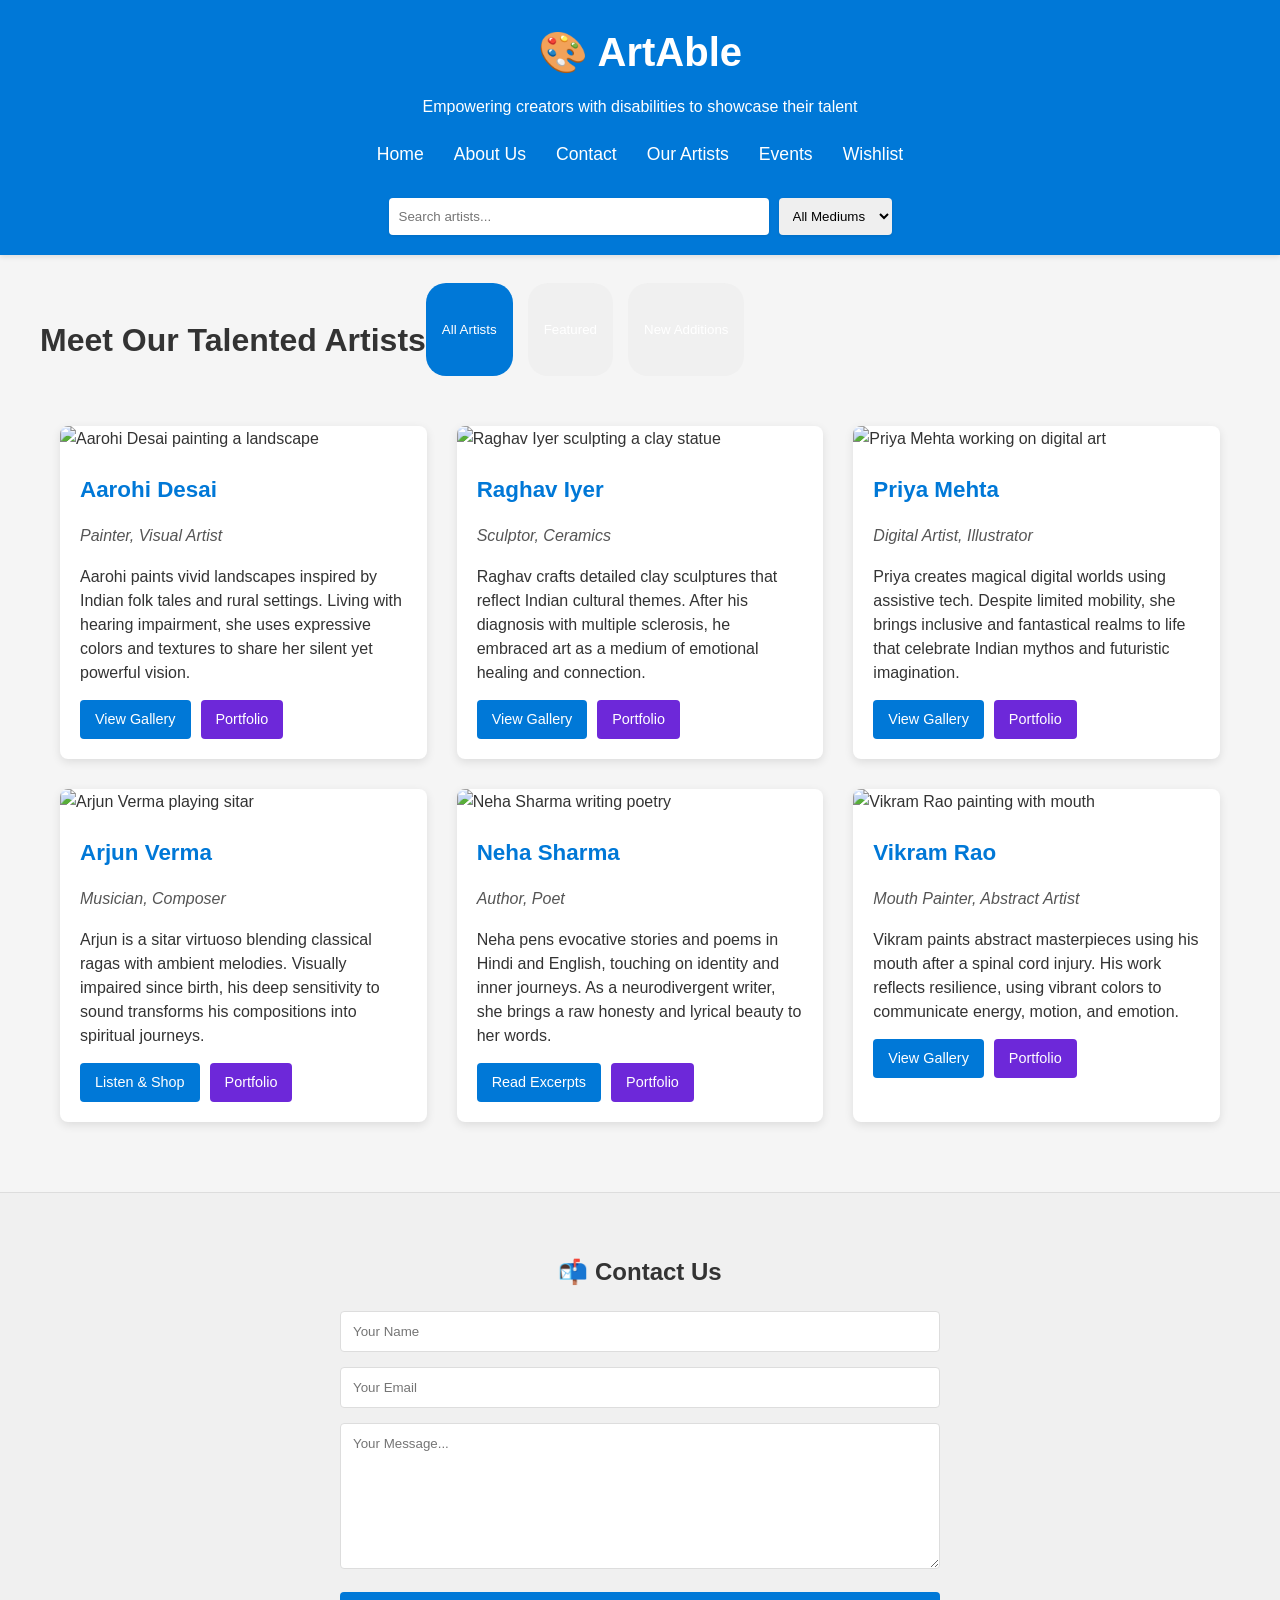
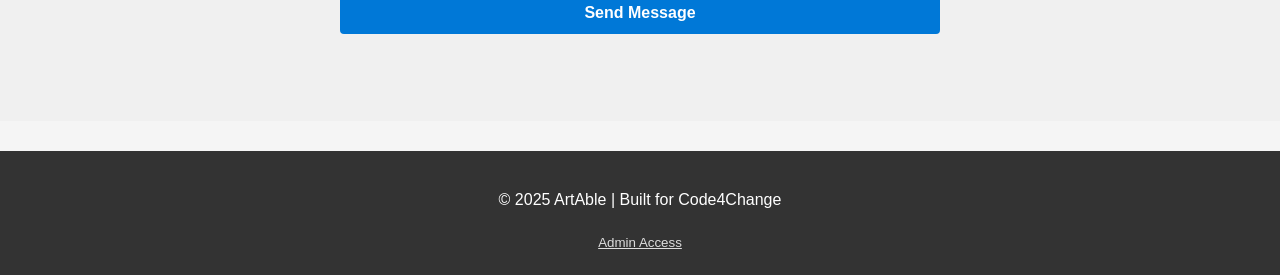
==== artists.html @ bd499cab "Add files via upload" ====
<!DOCTYPE html>
<html lang="en">
  <head>
    <meta charset="UTF-8" />
    <meta name="viewport" content="width=device-width, initial-scale=1.0" />
    <title>Our Artists - ArtAble</title>
    <link rel="stylesheet" href="style.css" />
    <style>
      /* Additional styles specific to the artists page */
      .artists-container {
        display: grid;
        grid-template-columns: repeat(auto-fill, minmax(300px, 1fr));
        gap: 30px;
        padding: 20px;
        max-width: 1200px;
        margin: 0 auto;
      }

      .artist-card {
        background-color: white;
        border-radius: 8px;
        overflow: hidden;
        box-shadow: 0 3px 10px rgba(0, 0, 0, 0.1);
        transition: transform 0.3s ease;
      }

      .artist-card:hover {
        transform: translateY(-5px);
      }

      .artist-image {
        width: 100%;
        height: 250px;
        object-fit: cover;
      }

      .artist-info {
        padding: 20px;
      }

      .artist-name {
        font-size: 1.4rem;
        margin: 0 0 10px 0;
        color: #0078d7;
      }

      .artist-specialty {
        color: #555;
        font-style: italic;
        margin-bottom: 10px;
      }

      .artist-bio {
        margin-bottom: 15px;
        line-height: 1.5;
      }

      .artist-links {
        display: flex;
        gap: 10px;
      }

      .artist-link {
        display: inline-block;
        padding: 8px 15px;
        background-color: #0078d7;
        color: white;
        text-decoration: none;
        border-radius: 4px;
        font-size: 0.9rem;
      }

      .artist-link:hover {
        background-color: #0056a3;
      }

      .artist-link.portfolio {
        background-color: #6d28d9;
      }

      .artist-link.portfolio:hover {
        background-color: #5b21b6;
      }

      .page-title {
        text-align: center;
        margin: 40px 0;
        color: #333;
      }

      .artist-filters {
        display: flex;
        justify-content: center;
        gap: 15px;
        margin-bottom: 30px;
        flex-wrap: wrap;
      }

      .filter-btn {
        padding: 8px 16px;
        background-color: #f0f0f0;
        border: none;
        border-radius: 20px;
        cursor: pointer;
        transition: all 0.2s ease;
      }

      .filter-btn:hover,
      .filter-btn.active {
        background-color: #0078d7;
        color: white;
      }

      @media (max-width: 768px) {
        .artists-container {
          grid-template-columns: 1fr;
        }
      }
    </style>
  </head>
  <body>
    <header>
      <h1>🎨 ArtAble</h1>
      <p>Empowering creators with disabilities to showcase their talent</p>
      <nav>
        <ul class="main-nav">
          <li><a href="index.html">Home</a></li>
          <li><a href="about.html">About Us</a></li>
          <li><a href="index.html#contact">Contact</a></li>
          <li><a href="artists.html">Our Artists</a></li>
          <li><a href="events.html">Events</a></li>
          <li><a href="wishlist.html">Wishlist</a></li>
        </ul>
        <div class="search-filter">
          <input
            type="text"
            id="artist-search"
            placeholder="Search artists..."
          />
          <select id="medium-filter">
            <option value="">All Mediums</option>
            <option value="painting">Painting</option>
            <option value="sculpture">Sculpture</option>
            <option value="digital">Digital Art</option>
            <option value="music">Music</option>
            <option value="literature">Literature</option>
          </select>
        </div>
      </nav>
    </header>

    <main>
      <h1 class="page-title">Meet Our Talented Artists</h1>

      <div class="artist-filters">
        <button class="filter-btn active" data-filter="all">All Artists</button>
        <button class="filter-btn" data-filter="featured">Featured</button>
        <button class="filter-btn" data-filter="new">New Additions</button>
      </div>

      <!-- Updated Artist Section with Indian Names and Context -->
      <!-- Updated Artist Section with Indian Names and Real Image Links -->
      <div class="artists-container">
        <!-- Artist 1: Aarohi Desai -->
        <div class="artist-card" data-categories="featured painting">
          <img
            src="https://images.unsplash.com/photo-1545239351-1141bd82e8a6"
            alt="Aarohi Desai painting a landscape"
            class="artist-image"
          />
          <div class="artist-info">
            <h2 class="artist-name">Aarohi Desai</h2>
            <p class="artist-specialty">Painter, Visual Artist</p>
            <p class="artist-bio">
              Aarohi paints vivid landscapes inspired by Indian folk tales and
              rural settings. Living with hearing impairment, she uses
              expressive colors and textures to share her silent yet powerful
              vision.
            </p>
            <div class="artist-links">
              <a href="artist-aarohi.html" class="artist-link">View Gallery</a>
              <a href="https://aarohidesai.art" class="artist-link portfolio"
                >Portfolio</a
              >
            </div>
          </div>
        </div>

        <!-- Artist 2: Raghav Iyer -->
        <div class="artist-card" data-categories="sculpture new">
          <img
            src="https://images.unsplash.com/photo-1622632684625-8b54dc0e648f"
            alt="Raghav Iyer sculpting a clay statue"
            class="artist-image"
          />
          <div class="artist-info">
            <h2 class="artist-name">Raghav Iyer</h2>
            <p class="artist-specialty">Sculptor, Ceramics</p>
            <p class="artist-bio">
              Raghav crafts detailed clay sculptures that reflect Indian
              cultural themes. After his diagnosis with multiple sclerosis, he
              embraced art as a medium of emotional healing and connection.
            </p>
            <div class="artist-links">
              <a href="artist-raghav.html" class="artist-link">View Gallery</a>
              <a href="https://raghaviyer.in" class="artist-link portfolio"
                >Portfolio</a
              >
            </div>
          </div>
        </div>

        <!-- Artist 3: Priya Mehta -->
        <div class="artist-card" data-categories="digital featured">
          <img
            src="https://images.unsplash.com/photo-1592503254549-d7d6a12c80b8"
            alt="Priya Mehta working on digital art"
            class="artist-image"
          />
          <div class="artist-info">
            <h2 class="artist-name">Priya Mehta</h2>
            <p class="artist-specialty">Digital Artist, Illustrator</p>
            <p class="artist-bio">
              Priya creates magical digital worlds using assistive tech. Despite
              limited mobility, she brings inclusive and fantastical realms to
              life that celebrate Indian mythos and futuristic imagination.
            </p>
            <div class="artist-links">
              <a href="artist-priya.html" class="artist-link">View Gallery</a>
              <a href="https://priyamehta.art" class="artist-link portfolio"
                >Portfolio</a
              >
            </div>
          </div>
        </div>

        <!-- Artist 4: Arjun Verma -->
        <div class="artist-card" data-categories="music">
          <img
            src="https://images.unsplash.com/photo-1578898888093-1bfb1d333c78"
            alt="Arjun Verma playing sitar"
            class="artist-image"
          />
          <div class="artist-info">
            <h2 class="artist-name">Arjun Verma</h2>
            <p class="artist-specialty">Musician, Composer</p>
            <p class="artist-bio">
              Arjun is a sitar virtuoso blending classical ragas with ambient
              melodies. Visually impaired since birth, his deep sensitivity to
              sound transforms his compositions into spiritual journeys.
            </p>
            <div class="artist-links">
              <a href="artist-arjun.html" class="artist-link">Listen & Shop</a>
              <a href="https://arjunverma.in" class="artist-link portfolio"
                >Portfolio</a
              >
            </div>
          </div>
        </div>

        <!-- Artist 5: Neha Sharma -->
        <div class="artist-card" data-categories="literature new">
          <img
            src="https://images.unsplash.com/photo-1544717302-de2939b7ef71"
            alt="Neha Sharma writing poetry"
            class="artist-image"
          />
          <div class="artist-info">
            <h2 class="artist-name">Neha Sharma</h2>
            <p class="artist-specialty">Author, Poet</p>
            <p class="artist-bio">
              Neha pens evocative stories and poems in Hindi and English,
              touching on identity and inner journeys. As a neurodivergent
              writer, she brings a raw honesty and lyrical beauty to her words.
            </p>
            <div class="artist-links">
              <a href="artist-neha.html" class="artist-link">Read Excerpts</a>
              <a href="https://nehasharma.in" class="artist-link portfolio"
                >Portfolio</a
              >
            </div>
          </div>
        </div>

        <!-- Artist 6: Vikram Rao -->
        <div class="artist-card" data-categories="painting featured">
          <img
            src="https://images.unsplash.com/photo-1611250201491-32796c26e20b"
            alt="Vikram Rao painting with mouth"
            class="artist-image"
          />
          <div class="artist-info">
            <h2 class="artist-name">Vikram Rao</h2>
            <p class="artist-specialty">Mouth Painter, Abstract Artist</p>
            <p class="artist-bio">
              Vikram paints abstract masterpieces using his mouth after a spinal
              cord injury. His work reflects resilience, using vibrant colors to
              communicate energy, motion, and emotion.
            </p>
            <div class="artist-links">
              <a href="artist-vikram.html" class="artist-link">View Gallery</a>
              <a href="https://vikramrao.art" class="artist-link portfolio"
                >Portfolio</a
              >
            </div>
          </div>
        </div>
      </div>
    </main>

    <section id="contact">
      <h2>📬 Contact Us</h2>
      <form id="contact-form">
        <input type="text" name="name" placeholder="Your Name" required />
        <input type="email" name="email" placeholder="Your Email" required />
        <textarea
          name="message"
          placeholder="Your Message..."
          required
        ></textarea>
        <button type="submit">Send Message</button>
        <p id="msg-status"></p>
      </form>
    </section>

    <footer>
      <p>&copy; 2025 ArtAble | Built for Code4Change</p>
      <small><a href="admin.html">Admin Access</a></small>
    </footer>

    <script>
      // Simple filtering functionality
      document.addEventListener("DOMContentLoaded", function () {
        const filterButtons = document.querySelectorAll(".filter-btn");
        const artistCards = document.querySelectorAll(".artist-card");
        const searchInput = document.getElementById("artist-search");
        const mediumFilter = document.getElementById("medium-filter");

        // Filter buttons
        filterButtons.forEach((button) => {
          button.addEventListener("click", function () {
            // Remove active class from all buttons
            filterButtons.forEach((btn) => btn.classList.remove("active"));
            // Add active class to clicked button
            this.classList.add("active");

            const filter = this.getAttribute("data-filter");

            artistCards.forEach((card) => {
              if (filter === "all") {
                card.style.display = "block";
              } else {
                const categories = card.getAttribute("data-categories");
                if (categories.includes(filter)) {
                  card.style.display = "block";
                } else {
                  card.style.display = "none";
                }
              }
            });
          });
        });

        // Search functionality
        searchInput.addEventListener("input", filterArtists);
        mediumFilter.addEventListener("change", filterArtists);

        function filterArtists() {
          const searchTerm = searchInput.value.toLowerCase();
          const mediumTerm = mediumFilter.value.toLowerCase();

          artistCards.forEach((card) => {
            const artistInfo = card
              .querySelector(".artist-info")
              .textContent.toLowerCase();
            const categories = card
              .getAttribute("data-categories")
              .toLowerCase();

            const matchesSearch =
              searchTerm === "" || artistInfo.includes(searchTerm);
            const matchesMedium =
              mediumTerm === "" || categories.includes(mediumTerm);

            if (matchesSearch && matchesMedium) {
              card.style.display = "block";
            } else {
              card.style.display = "none";
            }
          });
        }
      });
    </script>
  </body>
</html>
---- style.css ----
/* Base Styles */
:root {
    --primary-color: #007acc;
    --secondary-color: #f0f8ff;
    --text-color: #333;
    --light-bg: #fdfdfd;
    --border-color: #ddd;
    --accent-color: #e67e22;
}

body {
    font-family: 'Segoe UI', Tahoma, Geneva, Verdana, sans-serif;
    margin: 0;
    padding: 0;
    background: var(--light-bg);
    color: var(--text-color);
    line-height: 1.6;
}

/* Header Styles */
header {
    background-color: var(--primary-color);
    color: white;
    text-align: center;
    padding: 1.5em;
    box-shadow: 0 2px 5px rgba(0, 0, 0, 0.1);
}

header h1 {
    margin: 0;
    font-size: 2.5em;
}

/* Navigation */
nav {
    margin-top: 15px;
    display: flex;
    justify-content: center;
    gap: 10px;
    flex-wrap: wrap;
}

nav input,
nav select {
    padding: 10px;
    border-radius: 4px;
    border: none;
    box-shadow: 0 1px 3px rgba(0, 0, 0, 0.1);
}

nav input {
    width: 60%;
    max-width: 400px;
}

/* Main Layout */
main {
    display: flex;
    flex-wrap: wrap;
    padding: 20px;
    max-width: 1200px;
    margin: 0 auto;
}

/* Products Display */
#products {
    flex: 3;
    display: grid;
    grid-template-columns: repeat(auto-fill, minmax(250px, 1fr));
    gap: 25px;
}

.product-card {
    border: 1px solid var(--border-color);
    padding: 15px;
    background: white;
    border-radius: 8px;
    text-align: center;
    transition: transform 0.3s, box-shadow 0.3s;
    box-shadow: 0 2px 5px rgba(0, 0, 0, 0.05);
}

.product-card:hover {
    transform: translateY(-5px);
    box-shadow: 0 5px 15px rgba(0, 0, 0, 0.1);
}

.product-card img {
    max-width: 100%;
    height: 180px;
    object-fit: cover;
    border-radius: 6px;
}

.product-card h3 {
    margin: 10px 0;
    color: var(--primary-color);
}

.product-tags {
    display: flex;
    flex-wrap: wrap;
    gap: 5px;
    justify-content: center;
    margin: 8px 0;
}

.tag {
    background: var(--secondary-color);
    padding: 3px 8px;
    border-radius: 12px;
    font-size: 0.8em;
}

/* Buttons */
button {
    padding: 8px 16px;
    background-color: var(--primary-color);
    color: white;
    border: none;
    border-radius: 4px;
    margin-top: 8px;
    cursor: pointer;
    transition: background-color 0.3s;
}

button:hover {
    background-color: #0066aa;
}

button:disabled {
    background-color: #cccccc;
    cursor: not-allowed;
}

/* Cart Styles */
#cart {
    flex: 1;
    min-width: 250px;
    padding: 15px;
    background: var(--secondary-color);
    border-radius: 8px;
    margin-left: 20px;
    position: sticky;
    top: 20px;
    max-height: 80vh;
    overflow-y: auto;
}

#cart h2 {
    margin-top: 0;
    border-bottom: 1px solid var(--border-color);
    padding-bottom: 10px;
}

#cart-items {
    list-style: none;
    padding: 0;
}

#cart-items li {
    border-bottom: 1px solid #e1e1e1;
    padding: 10px 0;
    display: flex;
    justify-content: space-between;
}

#cart-total {
    font-weight: bold;
    margin: 15px 0;
    text-align: right;
}

/* Contact Section */
#contact {
    background: var(--secondary-color);
    padding: 30px;
    margin-top: 30px;
    border-top: 1px solid var(--border-color);
}

#contact h2 {
    text-align: center;
    margin-bottom: 20px;
}

/* Forms */
form {
    display: flex;
    flex-direction: column;
    max-width: 500px;
    margin: auto;
}

form input,
form textarea,
form select {
    padding: 12px;
    margin-bottom: 15px;
    border-radius: 5px;
    border: 1px solid var(--border-color);
    font-family: inherit;
}

form textarea {
    min-height: 120px;
    resize: vertical;
}

form button {
    padding: 12px;
    font-size: 1em;
}

/* Admin Panel */
#admin-panel {
    max-width: 800px;
    margin: 0 auto;
}

#preview-list {
    list-style: none;
    padding: 0;
    display: grid;
    grid-template-columns: repeat(auto-fill, minmax(200px, 1fr));
    gap: 15px;
}

#preview-list li {
    border: 1px solid var(--border-color);
    padding: 10px;
    border-radius: 5px;
    background: white;
}

.admin-actions {
    margin-top: 30px;
    text-align: center;
}

/* Footer */
footer {
    text-align: center;
    padding: 20px;
    background-color: #eee;
    margin-top: 30px;
}

/* Responsive Design */
@media (max-width: 768px) {
    main {
        flex-direction: column;
    }

    #cart {
        margin-left: 0;
        margin-top: 20px;
        max-height: none;
        position: static;
    }

    .product-card {
        margin-bottom: 15px;
    }
}
/* Base styles */
body {
    font-family: 'Arial', sans-serif;
    margin: 0;
    padding: 0;
    background-color: #f5f5f5;
}

header {
    background-color: #0078d7;
    color: white;
    padding: 20px 0;
    text-align: center;
}

header h1 {
    margin: 0;
    font-size: 2.5rem;
    display: inline-flex;
    align-items: center;
    justify-content: center;
}

header p {
    margin: 10px 0 20px;
}

/* Navigation styles */
nav {
    display: flex;
    flex-direction: column;
    align-items: center;
    padding: 0 20px;
}

.main-nav {
    list-style: none;
    padding: 0;
    margin: 0 0 20px 0;
    display: flex;
    justify-content: center;
    flex-wrap: wrap;
}

.main-nav li {
    margin: 0 15px;
    display: inline-block;
}

.main-nav a {
    color: white;
    text-decoration: none;
    font-size: 1.1rem;
    padding: 5px 0;
    position: relative;
}

.main-nav a:hover {
    color: #ffcc00;
}

.main-nav a:hover::after {
    content: '';
    position: absolute;
    width: 100%;
    height: 2px;
    background-color: #ffcc00;
    bottom: 0;
    left: 0;
}

.search-filter {
    display: flex;
    justify-content: center;
    width: 100%;
    max-width: 600px;
    gap: 10px;
}

#search,
#category-filter {
    padding: 10px;
    border: none;
    border-radius: 4px;
}

#search {
    flex-grow: 1;
}

#category-filter {
    min-width: 150px;
}

/* Main content area */
main {
    display: flex;
    padding: 20px;
    max-width: 1200px;
    margin: 0 auto;
}

#products {
    flex: 3;
    display: grid;
    grid-template-columns: repeat(auto-fill, minmax(250px, 1fr));
    gap: 20px;
}

#cart {
    flex: 1;
    background-color: white;
    padding: 20px;
    border-radius: 8px;
    box-shadow: 0 2px 4px rgba(0, 0, 0, 0.1);
    margin-left: 20px;
    position: sticky;
    top: 20px;
    max-height: calc(100vh - 40px);
    overflow-y: auto;
}

/* Contact section */
#contact {
    background-color: #f0f0f0;
    padding: 40px 20px;
    text-align: center;
}

#contact-form {
    max-width: 600px;
    margin: 0 auto;
    display: flex;
    flex-direction: column;
}

#contact-form input,
#contact-form textarea,
#contact-form button {
    margin-bottom: 15px;
    padding: 12px;
    border: 1px solid #ddd;
    border-radius: 4px;
}

#contact-form button {
    background-color: #0078d7;
    color: white;
    border: none;
    cursor: pointer;
    font-weight: bold;
}

#contact-form button:hover {
    background-color: #0056a3;
}

/* Footer */
footer {
    background-color: #333;
    color: white;
    text-align: center;
    padding: 20px;
}

footer a {
    color: #ddd;
}

/* For products */
.product-card {
    background-color: white;
    border-radius: 8px;
    overflow: hidden;
    box-shadow: 0 2px 4px rgba(0, 0, 0, 0.1);
    transition: transform 0.3s ease;
}

.product-card:hover {
    transform: translateY(-5px);
}

.product-card img {
    width: 100%;
    height: 200px;
    object-fit: cover;
}

.product-info {
    padding: 15px;
}

.product-info h3 {
    margin-top: 0;
}

.product-price {
    font-weight: bold;
    color: #0078d7;
}

.product-tags {
    display: flex;
    flex-wrap: wrap;
    gap: 5px;
    margin: 10px 0;
}

.product-tag {
    background-color: #f0f0f0;
    padding: 3px 8px;
    border-radius: 12px;
    font-size: 0.8rem;
}

.add-to-cart {
    background-color: #0078d7;
    color: white;
    border: none;
    padding: 8px 12px;
    border-radius: 4px;
    cursor: pointer;
    width: 100%;
    margin-top: 10px;
}

.add-to-cart:hover {
    background-color: #0056a3;
}

/* Responsive adjustments */
@media (max-width: 768px) {
    main {
        flex-direction: column;
    }

    #cart {
        margin-left: 0;
        margin-top: 20px;
        position: static;
    }

    .search-filter {
        flex-direction: column;
    }

    .main-nav {
        flex-direction: column;
        align-items: center;
    }

    .main-nav li {
        margin: 5px 0;
    }
}
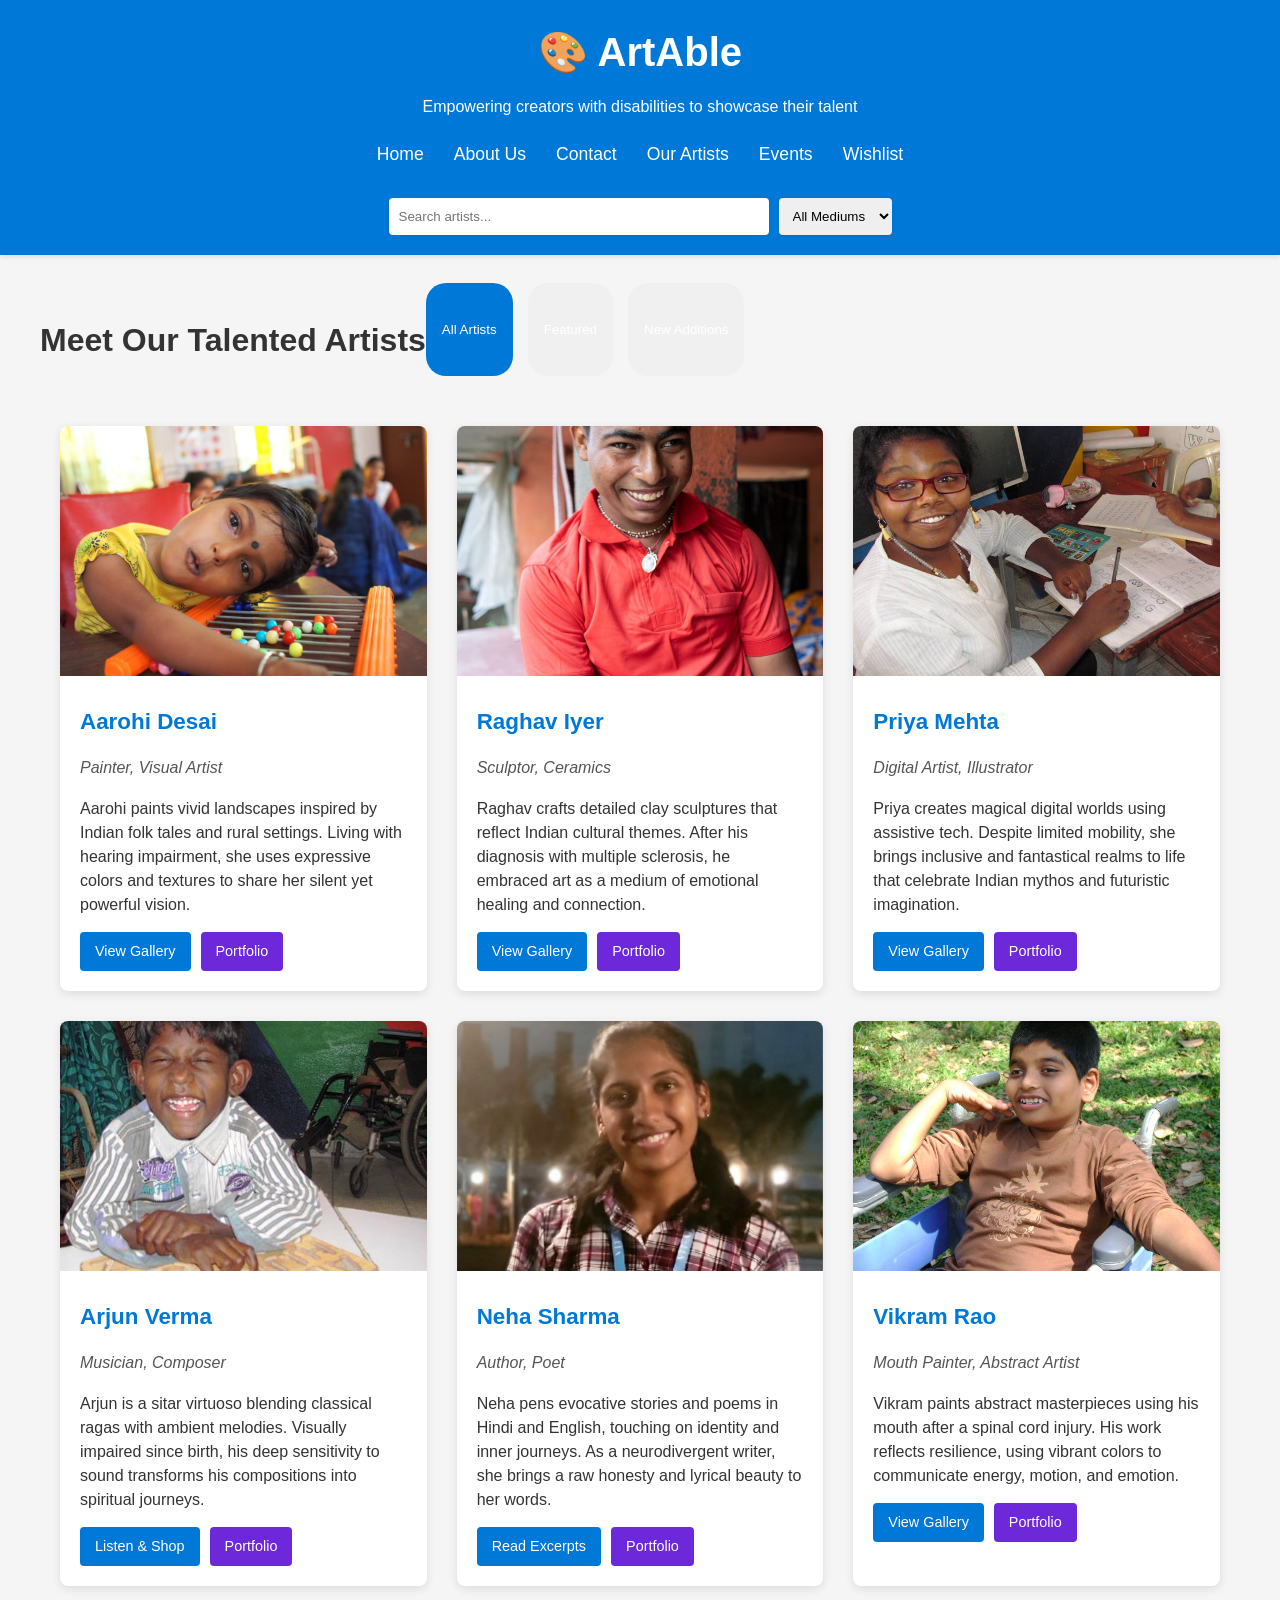
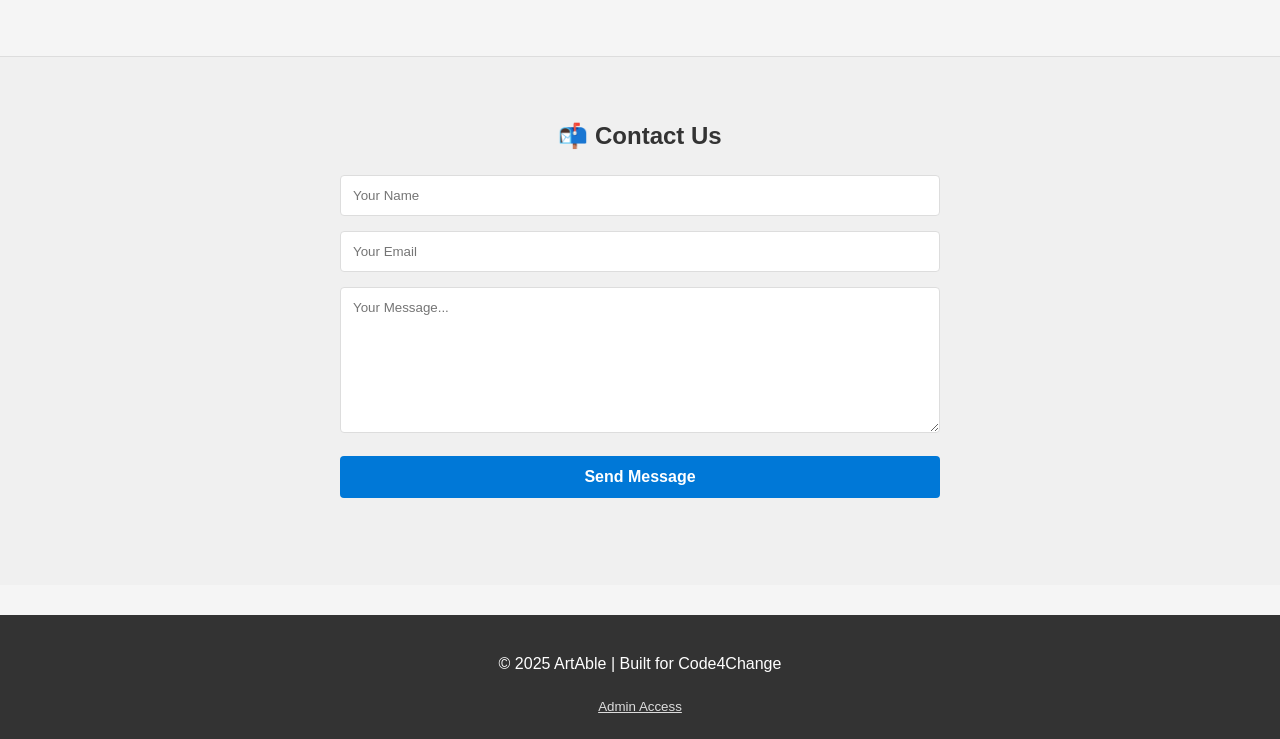
==== commit 1fd6c00c: "Add files via upload" ====
--- a/artists.html
+++ b/artists.html
@@ -164,7 +164,7 @@
         <!-- Artist 1: Aarohi Desai -->
         <div class="artist-card" data-categories="featured painting">
           <img
-            src="https://images.unsplash.com/photo-1545239351-1141bd82e8a6"
+            src="images\artist1f.jpg"
             alt="Aarohi Desai painting a landscape"
             class="artist-image"
           />
@@ -189,7 +189,7 @@
         <!-- Artist 2: Raghav Iyer -->
         <div class="artist-card" data-categories="sculpture new">
           <img
-            src="https://images.unsplash.com/photo-1622632684625-8b54dc0e648f"
+            src="images\artist2m.jpg"
             alt="Raghav Iyer sculpting a clay statue"
             class="artist-image"
           />
@@ -213,7 +213,7 @@
         <!-- Artist 3: Priya Mehta -->
         <div class="artist-card" data-categories="digital featured">
           <img
-            src="https://images.unsplash.com/photo-1592503254549-d7d6a12c80b8"
+            src="images\artist6f.jpg"
             alt="Priya Mehta working on digital art"
             class="artist-image"
           />
@@ -237,7 +237,7 @@
         <!-- Artist 4: Arjun Verma -->
         <div class="artist-card" data-categories="music">
           <img
-            src="https://images.unsplash.com/photo-1578898888093-1bfb1d333c78"
+            src="images\artist4m.jpg"
             alt="Arjun Verma playing sitar"
             class="artist-image"
           />
@@ -261,7 +261,7 @@
         <!-- Artist 5: Neha Sharma -->
         <div class="artist-card" data-categories="literature new">
           <img
-            src="https://images.unsplash.com/photo-1544717302-de2939b7ef71"
+            src="images\kavya.jpg"
             alt="Neha Sharma writing poetry"
             class="artist-image"
           />
@@ -285,7 +285,7 @@
         <!-- Artist 6: Vikram Rao -->
         <div class="artist-card" data-categories="painting featured">
           <img
-            src="https://images.unsplash.com/photo-1611250201491-32796c26e20b"
+            src="images\artist3m.jpg"
             alt="Vikram Rao painting with mouth"
             class="artist-image"
           />
